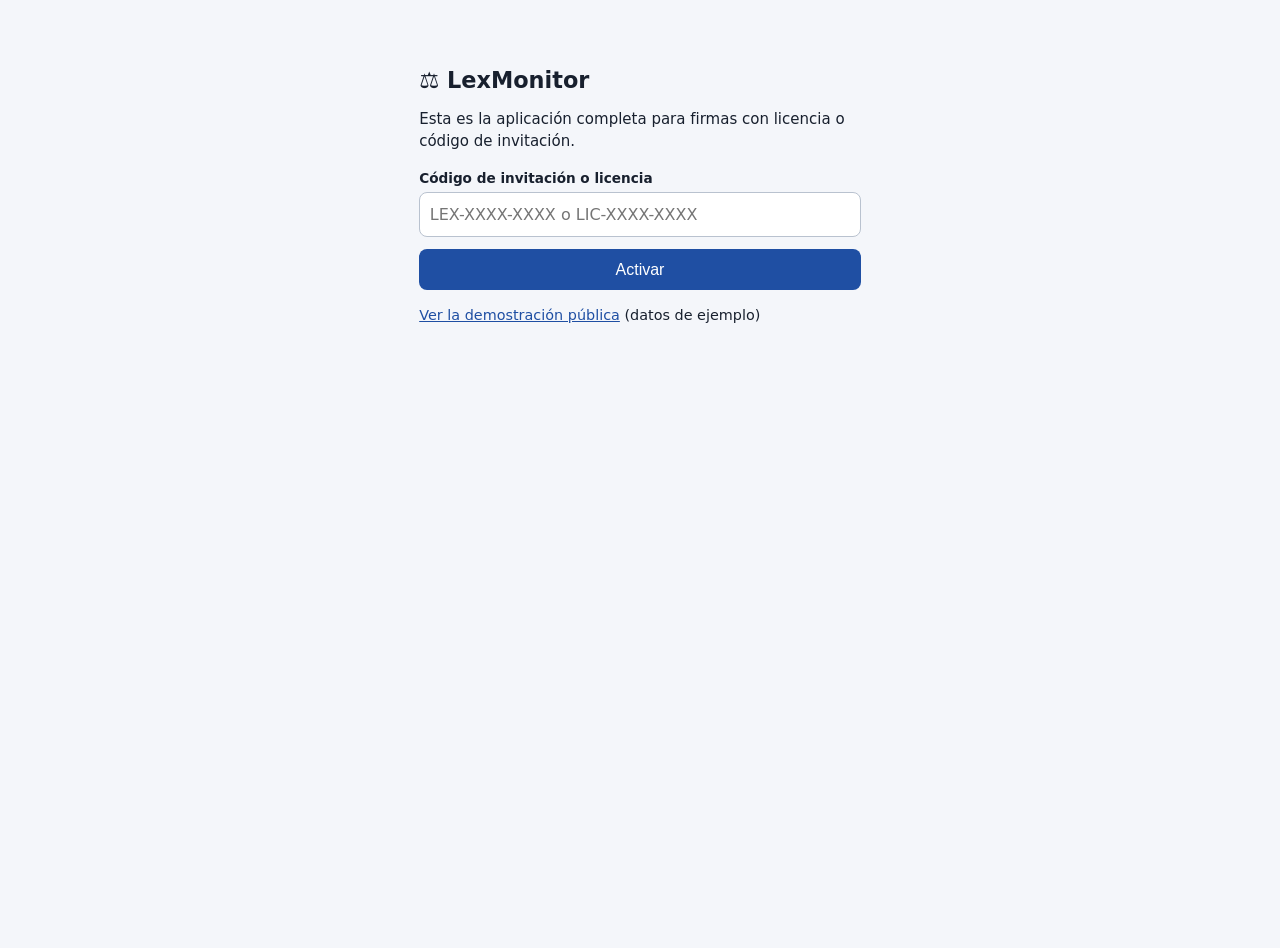
==== app/index.html @ 50d7aad2 "LexMonitor v19: demo pública limitada + app con licencia (compilación v19-9af2e38d)" ====
<!doctype html>
<html lang="es">
<head>
<meta charset="utf-8">
<meta name="viewport" content="width=device-width,initial-scale=1,viewport-fit=cover">
<meta name="theme-color" content="#1f4fa3">
<meta name="description" content="Maqueta de plataforma de gestión de litigio contencioso administrativo (datos ficticios)">
<title>LexMonitor</title>
<link rel="manifest" href="manifest.webmanifest">
<link rel="icon" href="icons/icon.svg" type="image/svg+xml">
<link rel="apple-touch-icon" href="icons/icon-192.png">
<link rel="stylesheet" href="css/app.css">
</head>
<body>
<div class="demo-banner" role="note">⚠ Datos de ejemplo ficticios · consulta real a la Rama Judicial (CPNU) a demanda · SAMAI simulado</div>
<header class="topbar">
  <button class="iconbtn sheet-trigger" id="btnMenu" aria-label="Más módulos">☰</button>
  <div class="brand"><span class="logo" aria-hidden="true">⚖</span><span id="appName">LexMonitor</span></div>
  <span class="sp"></span>
  <a class="btn sm xlink" href="sitio/" target="_blank" rel="noopener" title="Abre el sitio web de la firma y el portal del cliente (demo)">🌐 <span class="hide-sm">Ver sitio del cliente</span></a>
  <button class="iconbtn" id="btnAlerts" aria-label="Alertas">🔔<span class="badge hide" id="alertBadge">0</span></button>
  <button class="iconbtn" id="btnTheme" aria-label="Cambiar modo claro u oscuro">◐</button>
</header>
<div class="layout">
  <nav class="sidenav" id="sidenav" aria-label="Módulos"></nav>
  <main id="view" tabindex="-1"></main>
</div>
<nav class="bottomnav" id="bottomnav" aria-label="Navegación principal"></nav>
<div class="sheet-backdrop" id="sheetBg"></div>
<div class="sheet" id="sheet" role="dialog" aria-label="Todos los módulos"><h2>Módulos</h2><div class="grid-links" id="sheetLinks"></div></div>
<div class="toast-wrap" id="toasts" aria-live="polite"></div>
<script src="js/lexmonitor.js"></script>
<script>LM.boot();</script>
</body>
</html>
---- app/css/app.css ----
:root{--bg:#f4f6fa;--surface:#fff;--surface2:#eef1f7;--text:#18202e;--muted:#5a6578;--border:#dde2ec;--primary:#1f4fa3;--primary-2:#2f6fe0;--on-primary:#fff;--ok:#1b7f4b;--warn:#a35d00;--danger:#b42318;--info:#1f6fb2;--shadow:0 1px 2px rgba(16,24,40,.06),0 4px 14px rgba(16,24,40,.06);--r:14px;--nav-w:248px}
[data-theme=dark]{--bg:#0e1420;--surface:#162032;--surface2:#1d2a40;--text:#e8edf6;--muted:#a3afc4;--border:#2a3852;--primary:#6c9cff;--primary-2:#8db3ff;--on-primary:#0b1220;--ok:#4cc38a;--warn:#f0a43a;--danger:#ff7a6e;--info:#69b4ff;--shadow:0 1px 2px rgba(0,0,0,.4)}
*{box-sizing:border-box}html,body{margin:0;height:100%}
body{font-family:system-ui,-apple-system,"Segoe UI",Roboto,Ubuntu,sans-serif;background:var(--bg);color:var(--text);font-size:15px;line-height:1.45;-webkit-text-size-adjust:100%}
a{color:var(--primary)}h1,h2,h3{margin:0 0 .5rem;line-height:1.2}h1{font-size:1.35rem}h2{font-size:1.1rem}h3{font-size:1rem}
:focus-visible{outline:3px solid var(--primary-2);outline-offset:2px;border-radius:6px}
.demo-banner{background:repeating-linear-gradient(45deg,#ffe9b0,#ffe9b0 12px,#fff3cf 12px,#fff3cf 24px);color:#5a3d00;text-align:center;font-size:.8rem;font-weight:600;padding:4px 8px;position:sticky;top:0;z-index:50}
[data-theme=dark] .demo-banner{background:#4a3500;color:#ffe2a0}
.topbar{display:flex;align-items:center;gap:.6rem;padding:.6rem 1rem;background:var(--surface);border-bottom:1px solid var(--border);position:sticky;top:24px;z-index:40}
.brand{display:flex;align-items:center;gap:.5rem;font-weight:800;font-size:1.05rem}.brand .logo{width:32px;height:32px;border-radius:9px;background:linear-gradient(135deg,var(--primary),#7a4bd8);display:grid;place-items:center;color:#fff;font-size:.95rem}
.topbar .sp{flex:1}
.iconbtn{min-width:44px;min-height:44px;border:1px solid var(--border);background:var(--surface);color:var(--text);border-radius:12px;cursor:pointer;font-size:1.1rem;position:relative}
.badge{position:absolute;top:-4px;right:-4px;background:var(--danger);color:#fff;border-radius:99px;font-size:.7rem;padding:1px 6px;font-weight:700}
.layout{display:flex;min-height:calc(100vh - 92px)}
.sidenav{display:none}
main{flex:1;padding:1rem;padding-bottom:96px;max-width:1280px;width:100%;margin:0 auto;min-width:0}
.bottomnav{position:fixed;bottom:0;left:0;right:0;background:var(--surface);border-top:1px solid var(--border);display:flex;justify-content:space-around;z-index:45;padding-bottom:env(safe-area-inset-bottom)}
.bottomnav a,.sidenav a{text-decoration:none;color:var(--muted);display:flex;align-items:center;gap:.6rem}
.bottomnav a{flex-direction:column;gap:2px;font-size:.7rem;min-height:56px;min-width:56px;justify-content:center;flex:1}
.bottomnav a .ic,.sidenav a .ic{font-size:1.2rem}
.bottomnav a.active,.sidenav a.active{color:var(--primary);font-weight:700}
.sheet-backdrop{position:fixed;inset:0;background:rgba(0,0,0,.4);z-index:60;display:none}.sheet-backdrop.open{display:block}
.sheet{position:fixed;left:0;right:0;bottom:0;background:var(--surface);border-radius:18px 18px 0 0;padding:1rem;z-index:61;transform:translateY(110%);transition:transform .2s,visibility .2s;max-height:80vh;overflow:auto;visibility:hidden}
.sheet.open{transform:none;visibility:visible}.sheet .grid-links{display:grid;grid-template-columns:repeat(3,1fr);gap:.5rem}
.sheet .grid-links a{display:flex;flex-direction:column;align-items:center;gap:4px;padding:.8rem .3rem;border-radius:12px;background:var(--surface2);text-decoration:none;color:var(--text);font-size:.8rem;text-align:center;min-height:72px;justify-content:center}
@media(min-width:1024px){.sidenav{display:block;width:var(--nav-w);background:var(--surface);border-right:1px solid var(--border);padding:1rem .6rem;position:sticky;top:92px;height:calc(100vh - 92px);overflow:auto;flex-shrink:0}
.sidenav a{padding:.6rem .8rem;border-radius:10px;min-height:44px;margin-bottom:2px}.sidenav a:hover{background:var(--surface2)}.sidenav a.active{background:color-mix(in srgb,var(--primary) 12%,transparent)}
.bottomnav{display:none}main{padding:1.5rem 2rem 2rem}.sheet-trigger{display:none}}
.card{background:var(--surface);border:1px solid var(--border);border-radius:var(--r);padding:1rem;box-shadow:var(--shadow);min-width:0}
.grid{display:grid;gap:1rem}.g2,.g3,.g4{grid-template-columns:1fr}
@media(min-width:640px){.g2{grid-template-columns:1fr 1fr}.g4{grid-template-columns:1fr 1fr}.g3{grid-template-columns:1fr 1fr}}
@media(min-width:1024px){.g3{grid-template-columns:repeat(3,1fr)}.g4{grid-template-columns:repeat(4,1fr)}}
.kpi .n{font-size:1.9rem;font-weight:800}.kpi .l{color:var(--muted);font-size:.85rem}
.muted{color:var(--muted)}.small{font-size:.83rem}.mono{font-family:ui-monospace,Menlo,Consolas,monospace;font-size:.85em;word-break:break-all}
.row{display:flex;gap:.5rem;align-items:center;flex-wrap:wrap}.between{justify-content:space-between}
.btn{min-height:44px;padding:.5rem 1rem;border-radius:12px;border:1px solid var(--border);background:var(--surface);color:var(--text);cursor:pointer;font-weight:600;font-size:.92rem;display:inline-flex;align-items:center;gap:.4rem;text-decoration:none}
.btn.primary{background:var(--primary);color:var(--on-primary);border-color:var(--primary)}.btn.danger{color:var(--danger)}.btn.sm{min-height:36px;padding:.3rem .7rem;font-size:.82rem}
label{display:block;font-weight:600;font-size:.85rem;margin:.6rem 0 .25rem}
input,select,textarea{width:100%;min-height:44px;padding:.55rem .7rem;border-radius:10px;border:1px solid var(--border);background:var(--surface);color:var(--text);font:inherit}
textarea{min-height:110px}input[type=checkbox]{width:22px;min-height:22px;height:22px}
.chip{display:inline-block;padding:2px 9px;border-radius:99px;font-size:.75rem;font-weight:700;background:var(--surface2);color:var(--muted);white-space:nowrap}
.chip.ok{background:color-mix(in srgb,var(--ok) 15%,transparent);color:var(--ok)}.chip.warn{background:color-mix(in srgb,var(--warn) 16%,transparent);color:var(--warn)}.chip.danger{background:color-mix(in srgb,var(--danger) 14%,transparent);color:var(--danger)}.chip.info{background:color-mix(in srgb,var(--info) 14%,transparent);color:var(--info)}
.list{display:flex;flex-direction:column;gap:.6rem}
.item{display:block;background:var(--surface);border:1px solid var(--border);border-radius:12px;padding:.8rem;text-decoration:none;color:var(--text)}
.item:hover{border-color:var(--primary)}
table{width:100%;border-collapse:collapse;font-size:.88rem}th,td{padding:.5rem;border-bottom:1px solid var(--border);text-align:left;vertical-align:top}
.table-wrap{overflow:auto}
.toast-wrap{position:fixed;bottom:80px;left:50%;transform:translateX(-50%);z-index:90;display:flex;flex-direction:column;gap:.4rem;width:min(92vw,420px)}
.toast{background:#1d2a40;color:#fff;padding:.7rem 1rem;border-radius:12px;box-shadow:var(--shadow);font-size:.9rem;animation:fi .2s}
@keyframes fi{from{opacity:0;transform:translateY(8px)}}
.modal-bg{position:fixed;inset:0;background:rgba(0,0,0,.45);z-index:80;display:flex;align-items:flex-end;justify-content:center}
.modal{background:var(--surface);width:100%;max-width:720px;max-height:92vh;overflow:auto;border-radius:18px 18px 0 0;padding:1.2rem}
@media(min-width:720px){.modal-bg{align-items:center}.modal{border-radius:18px}}
.timeline{position:relative;margin:1rem 0;padding-left:28px}.timeline:before{content:"";position:absolute;left:10px;top:0;bottom:0;width:3px;background:var(--border);border-radius:3px}
.tl-item{position:relative;margin-bottom:.8rem;cursor:pointer}.tl-dot{position:absolute;left:-25px;top:12px;width:16px;height:16px;border-radius:50%;background:var(--primary);border:3px solid var(--surface);box-shadow:0 0 0 2px var(--primary)}
.tl-item.k-audiencia .tl-dot{background:#7a4bd8;box-shadow:0 0 0 2px #7a4bd8}.tl-item.k-providencia .tl-dot{background:var(--ok);box-shadow:0 0 0 2px var(--ok)}.tl-item.k-notificacion .tl-dot{background:var(--warn);box-shadow:0 0 0 2px var(--warn)}
.tl-body{background:var(--surface);border:1px solid var(--border);border-radius:12px;padding:.6rem .8rem}.tl-item.open .tl-body{border-color:var(--primary)}
.tl-detail{display:none;margin-top:.4rem}.tl-item.open .tl-detail{display:block}
.tl-filter{display:flex;gap:.4rem;flex-wrap:wrap}
.htl{display:flex;overflow-x:auto;gap:0;padding:1.5rem .5rem .5rem;position:relative}
.htl .h{flex:0 0 auto;width:110px;text-align:center;position:relative;font-size:.72rem;cursor:pointer}.htl .h:before{content:"";position:absolute;top:-10px;left:0;right:0;height:3px;background:var(--border)}
.htl .h i{position:absolute;top:-16px;left:50%;margin-left:-7px;width:14px;height:14px;border-radius:50%;background:var(--primary)}
.cal{display:grid;grid-template-columns:repeat(7,1fr);gap:3px}.cal .dh{font-size:.72rem;text-align:center;color:var(--muted);font-weight:700}
.cal .d{min-height:64px;background:var(--surface);border:1px solid var(--border);border-radius:8px;padding:3px;font-size:.72rem;cursor:pointer;overflow:hidden}
.cal .d.off{opacity:.4}.cal .d.hol{background:color-mix(in srgb,var(--danger) 8%,var(--surface))}.cal .d.vac{background:color-mix(in srgb,var(--warn) 10%,var(--surface))}.cal .d.today{border:2px solid var(--primary)}
.cal .ev{display:block;border-radius:4px;padding:0 3px;margin-top:2px;color:#fff;white-space:nowrap;overflow:hidden;text-overflow:ellipsis;font-size:.66rem}
.ev.audiencia{background:#7a4bd8}.ev.vencimiento{background:var(--danger)}.ev.tarea{background:var(--info)}
@media(min-width:1024px){.cal .d{min-height:96px;font-size:.8rem}.cal .ev{font-size:.72rem}}
.phone{max-width:340px;margin:0 auto;border-radius:28px;border:8px solid #222;background:#e5ddd5;overflow:hidden}
.phone .wa-head{background:#075e54;color:#fff;padding:.6rem;font-weight:700;font-size:.9rem}.phone .wa-body{padding:.7rem;min-height:220px}
.bubble{background:#fff;color:#111;border-radius:10px;padding:.5rem .7rem;font-size:.85rem;margin-bottom:.5rem;box-shadow:0 1px 1px rgba(0,0,0,.1);max-width:90%;white-space:pre-wrap}
.bubble .t{display:block;text-align:right;font-size:.65rem;color:#777}
.mail{border:1px solid var(--border);border-radius:12px;overflow:hidden;background:#fff;color:#111}.mail .mh{background:#f1f3f4;padding:.6rem;font-size:.82rem}.mail .mb{padding:.8rem;font-size:.88rem;white-space:pre-wrap}
.assist{border-left:4px solid var(--warn)}.assist.alta{border-left-color:var(--danger)}.assist.baja{border-left-color:var(--info)}
.rad-parts{display:grid;grid-template-columns:repeat(2,1fr);gap:.4rem}@media(min-width:640px){.rad-parts{grid-template-columns:repeat(4,1fr)}}
.rad-parts div{background:var(--surface2);border-radius:8px;padding:.4rem .5rem;font-size:.78rem}.rad-parts b{display:block;font-family:ui-monospace,monospace;font-size:.95rem}
.err{color:var(--danger);font-size:.83rem;font-weight:600}.okt{color:var(--ok);font-size:.83rem;font-weight:600}
svg text{fill:var(--text)}.hide{display:none!important}
.tabs{display:flex;gap:.3rem;overflow-x:auto;border-bottom:1px solid var(--border);margin-bottom:1rem}.tabs button{background:none;border:0;border-bottom:3px solid transparent;padding:.6rem .8rem;min-height:44px;cursor:pointer;color:var(--muted);font-weight:600;white-space:nowrap;font-size:.9rem}.tabs button.active{color:var(--primary);border-color:var(--primary)}
.doc-preview{background:#fff;color:#111;padding:1.5rem;border-radius:8px;border:1px solid var(--border);font-family:Georgia,"Times New Roman",serif;white-space:pre-wrap;font-size:.92rem;line-height:1.6}
@media print{.demo-banner,.topbar,.sidenav,.bottomnav,.no-print,.toast-wrap{display:none!important}main{padding:0}body{background:#fff;color:#000}.card{box-shadow:none;border:0}.print-area{display:block}}
label.row{flex-wrap:nowrap;align-items:flex-start;gap:.6rem}label.row input[type=checkbox]{flex:none;margin-top:1px}
.row>.ev{padding:2px 8px;border-radius:99px;font-size:.75rem}

/* v2: portal, solicitudes, jurisprudencia, prompts */
@media(max-width:560px){.hide-sm{display:none}}
.nb{margin-left:auto;font-size:.68rem;padding:1px 7px}
.subnav{display:flex;gap:.4rem;flex-wrap:wrap;margin:.4rem 0 .8rem}.subnav a{text-decoration:none}.subnav a.active{background:var(--primary);color:var(--on-primary);border-color:var(--primary)}
.ficha dt{font-weight:700;margin-top:.7rem}.ficha dd{margin:.2rem 0 0;white-space:pre-wrap}.ficha .nc{color:var(--muted);font-style:italic}
.conf{border-left:4px solid var(--warn);background:color-mix(in srgb,var(--warn) 10%,var(--surface))}
.sol.nueva{border-left:4px solid var(--danger)}.sol.en_tramite{border-left:4px solid var(--warn)}.sol.respondida{border-left:4px solid var(--ok)}
.prompt-out{font-family:ui-monospace,Menlo,Consolas,monospace;font-size:.82rem;min-height:50vh;width:100%}
.pub-act{border:1px solid var(--border);border-radius:12px;padding:.7rem;margin-bottom:.6rem}.pub-act.on{border-color:var(--ok)}
/* Análisis IA */
.md-out{margin-top:.6rem;overflow-wrap:anywhere}.md-out h2,.md-out h3,.md-out h4{margin:.9rem 0 .4rem}.md-out pre{white-space:pre-wrap;background:rgba(127,127,127,.12);padding:.6rem;border-radius:8px}
.md-out blockquote{border-left:4px solid #a35d00;margin:.5rem 0;padding:.3rem .7rem;opacity:.9}.md-table{overflow-x:auto;-webkit-overflow-scrolling:touch;margin:.5rem 0}
.md-table table{border-collapse:collapse;min-width:520px;width:100%;font-size:.88rem}.md-table th,.md-table td{border:1px solid rgba(127,127,127,.4);padding:.35rem .45rem;text-align:left;vertical-align:top}
.spin{display:inline-block;width:14px;height:14px;border:2px solid currentColor;border-right-color:transparent;border-radius:50%;animation:lmspin .8s linear infinite;vertical-align:-2px}@keyframes lmspin{to{transform:rotate(360deg)}}
.update-bar{position:fixed;left:50%;transform:translateX(-50%);bottom:calc(76px + env(safe-area-inset-bottom));z-index:9999;background:#1f4fa3;color:#fff;padding:.5rem .8rem;border-radius:12px;box-shadow:0 4px 16px rgba(0,0,0,.3);display:flex;gap:.6rem;align-items:center;font-weight:600;max-width:92vw}
.ia-bigs{gap:.7rem}.ia-big{display:flex;flex-direction:column;align-items:flex-start;gap:.25rem;text-align:left;cursor:pointer;border:2px solid transparent;font:inherit;color:inherit;min-height:110px}
.ia-big .ia-ic{font-size:1.8rem}.ia-big b{font-size:1.05rem}.ia-big.on{border-color:#1f4fa3;box-shadow:0 0 0 3px rgba(31,79,163,.15)}
#ia-lib summary{cursor:pointer;padding:.2rem 0}

.navgrp{font-size:.72rem;font-weight:700;text-transform:uppercase;letter-spacing:.04em;color:var(--muted);padding:.8rem .8rem .25rem}.navgrp:first-child{padding-top:0}.sheet .grid-links .sheetgrp{grid-column:1/-1;padding:.4rem 0 0}
.cj-tabs{display:flex;gap:.4rem;border-bottom:1px solid var(--border);margin:0 0 1rem;flex-wrap:wrap}.cj-tabs a{padding:.55rem 1rem;border-radius:10px 10px 0 0;text-decoration:none;color:var(--muted);font-weight:600;border:1px solid transparent;border-bottom:0;min-height:44px;display:flex;align-items:center;gap:.4rem}.cj-tabs a.on{color:var(--primary);background:var(--surface);border-color:var(--border);margin-bottom:-1px}

@media(max-width:640px){.dash-acts{width:100%;display:grid;grid-template-columns:1fr 1fr;gap:.5rem}.dash-acts .btn{width:100%;justify-content:center;white-space:normal;text-align:center}.dash-acts .btn:first-child{grid-column:1/-1}}
/* v17 · Radicación asistida SIUGJ */
.rd-grid{display:grid;grid-template-columns:minmax(0,1fr) minmax(0,1fr);gap:1rem;align-items:start}@media(max-width:900px){.rd-grid{grid-template-columns:1fr}}
.rd-list{list-style:none;padding:0;margin:0}.rd-list li{padding:.35rem 0;border-bottom:1px solid var(--border);font-size:.9rem}.rd-list li.no{color:var(--text)}.rd-list li.ok{color:var(--muted)}
.rd-ficha,.rd-anx{width:100%;border-collapse:collapse;font-size:.88rem}.rd-ficha th{text-align:left;font-weight:600;width:42%;padding:.3rem .4rem;vertical-align:top}.rd-ficha td,.rd-anx td,.rd-anx th{padding:.3rem .4rem;border-bottom:1px solid var(--border);vertical-align:top;word-break:break-word}.rd-anx select{max-width:100%}
/* v18 · Consultas y antecedentes */
.ant-grid{display:grid;grid-template-columns:repeat(auto-fill,minmax(270px,1fr));gap:.8rem;margin-bottom:1rem}.ant-card{margin:0;display:flex;flex-direction:column}.ant-card h3{font-size:1rem}.ant-cat{margin:1rem 0 .5rem;font-size:1.1rem}
.ant-fav{min-width:40px;font-size:1.1rem}.ant-fav.on{color:#d39e00;border-color:#d39e00}.ant-ck input{width:22px;height:22px;margin-top:.1rem}
.ant-form{display:grid;grid-template-columns:repeat(auto-fill,minmax(240px,1fr));gap:.2rem .8rem}.ant-top .row>input,.ant-top .row>select{width:auto;flex:1 1 170px;margin:0}.ant-top .row{gap:.5rem;align-items:center}.ant-top .row>input#an-doc,.ant-top .row>input#an-q{flex:3 1 220px}.ant-rec select{width:auto;margin:0}.ant-rec .row{align-items:center}@media(max-width:700px){.ant-top .row>select{flex:1 1 45%}}
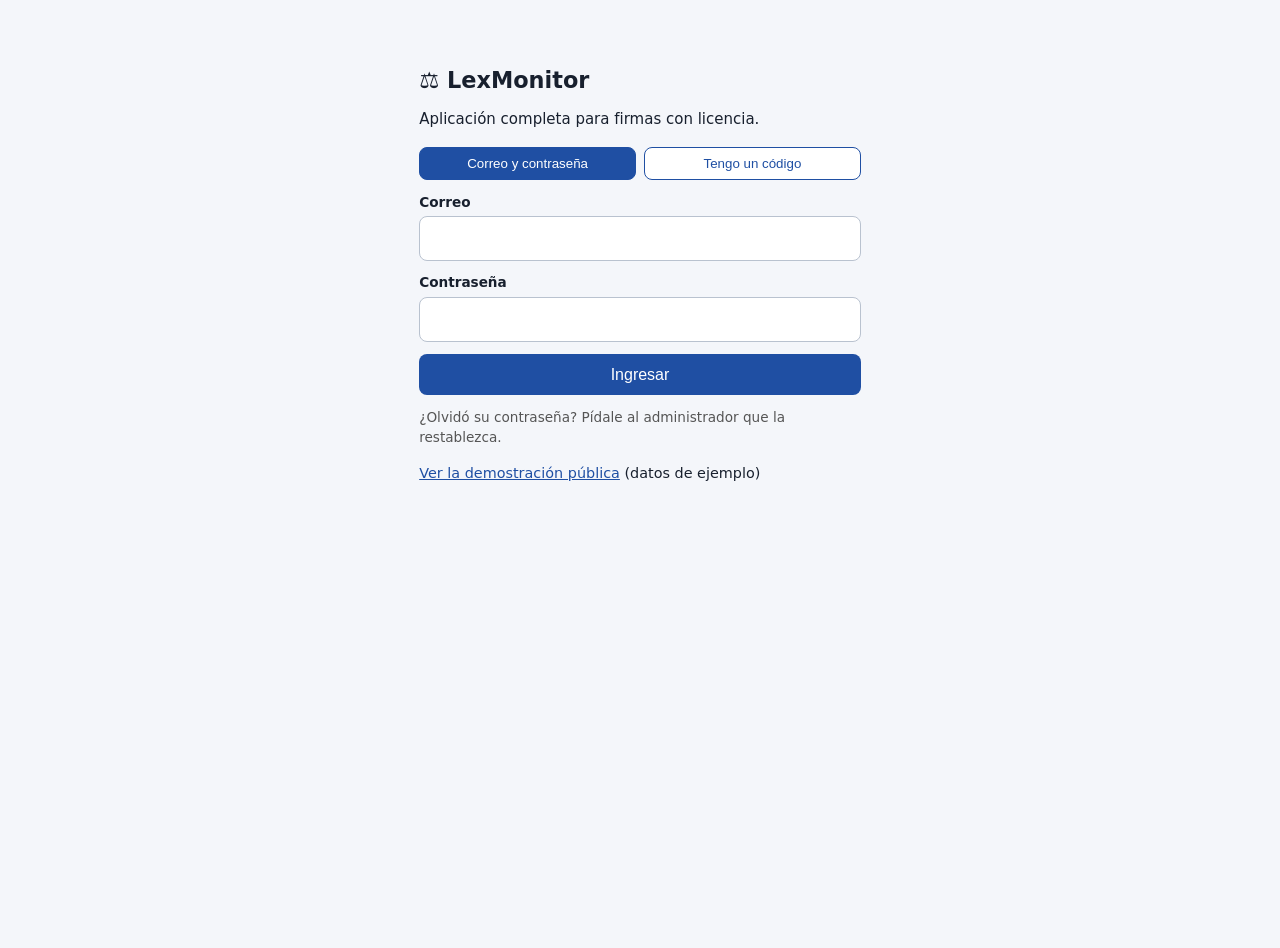
==== commit 1b1d8cd8: "LexMonitor v19.1: inicio en blanco, usuarios con correo y clave, SAMAI real" ====
--- a/app/index.html
+++ b/app/index.html
@@ -12,7 +12,6 @@
 <link rel="stylesheet" href="css/app.css">
 </head>
 <body>
-<div class="demo-banner" role="note">⚠ Datos de ejemplo ficticios · consulta real a la Rama Judicial (CPNU) a demanda · SAMAI simulado</div>
 <header class="topbar">
   <button class="iconbtn sheet-trigger" id="btnMenu" aria-label="Más módulos">☰</button>
   <div class="brand"><span class="logo" aria-hidden="true">⚖</span><span id="appName">LexMonitor</span></div>
